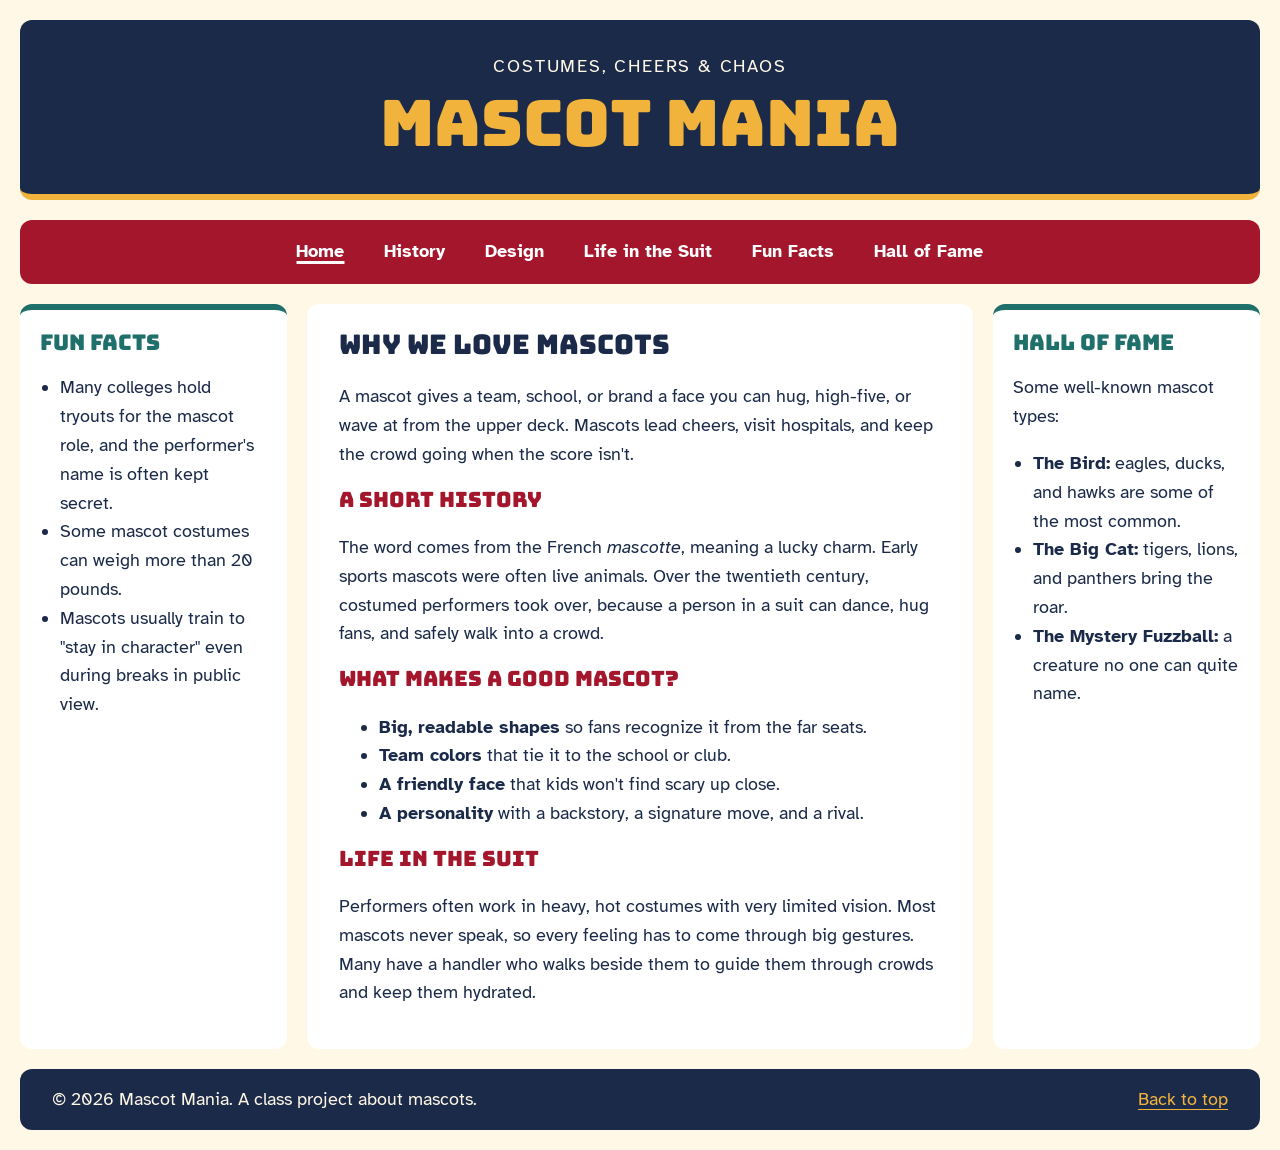
==== assignment-4/index.html @ cc814cc6 "Add assignment 4: grid and flexbox layout" ====
<!DOCTYPE html>
<html lang="en">
<head>
  <meta charset="utf-8">
  <!-- Viewport: lets the media queries respond to real device width -->
  <meta name="viewport" content="width=device-width, initial-scale=1">
  <title>Mascot Mania: The People (and Creatures) Behind the Cheers</title>
  <meta name="description" content="A guide to the history, design, and famous faces of team and brand mascots.">
  <!-- Google Fonts connect early; the fonts are imported first thing in styles.css -->
  <link rel="preconnect" href="https://fonts.googleapis.com">
  <link rel="preconnect" href="https://fonts.gstatic.com" crossorigin>
  <link rel="stylesheet" href="css/styles.css">
</head>
<body>

  <!-- Skip link: the first focusable element on the page -->
  <a class="skip-link" href="#main-content">Skip to main content</a>

  <header class="site-header">
    <p class="site-tagline">Costumes, cheers &amp; chaos</p>
    <h1 class="site-title">Mascot Mania</h1>
  </header>

  <nav class="site-nav" aria-labelledby="nav-heading">
    <h2 id="nav-heading" class="visually-hidden">Main navigation</h2>
    <ul class="nav-list">
      <li><a href="#main-content" aria-current="page">Home</a></li>
      <li><a href="#history">History</a></li>
      <li><a href="#design">Design</a></li>
      <li><a href="#life-in-the-suit">Life in the Suit</a></li>
      <li><a href="#fun-facts">Fun Facts</a></li>
      <li><a href="#hall-of-fame">Hall of Fame</a></li>
    </ul>
  </nav>

  <main id="main-content" class="site-main" tabindex="-1" aria-labelledby="main-heading">
    <h2 id="main-heading">Why We Love Mascots</h2>
    <p>
      A mascot gives a team, school, or brand a face you can hug, high-five,
      or wave at from the upper deck. Mascots lead cheers, visit hospitals,
      and keep the crowd going when the score isn't.
    </p>

    <section id="history" aria-labelledby="history-heading">
      <h3 id="history-heading">A Short History</h3>
      <p>
        The word comes from the French <i lang="fr">mascotte</i>, meaning a
        lucky charm. Early sports mascots were often live animals. Over the
        twentieth century, costumed performers took over, because a person
        in a suit can dance, hug fans, and safely walk into a crowd.
      </p>
    </section>

    <section id="design" aria-labelledby="design-heading">
      <h3 id="design-heading">What Makes a Good Mascot?</h3>
      <ul>
        <li><strong>Big, readable shapes</strong> so fans recognize it from the far seats.</li>
        <li><strong>Team colors</strong> that tie it to the school or club.</li>
        <li><strong>A friendly face</strong> that kids won't find scary up close.</li>
        <li><strong>A personality</strong> with a backstory, a signature move, and a rival.</li>
      </ul>
    </section>

    <section id="life-in-the-suit" aria-labelledby="suit-heading">
      <h3 id="suit-heading">Life in the Suit</h3>
      <p>
        Performers often work in heavy, hot costumes with very limited vision.
        Most mascots never speak, so every feeling has to come through big
        gestures. Many have a handler who walks beside them to guide them
        through crowds and keep them hydrated.
      </p>
    </section>
  </main>

  <aside id="fun-facts" class="aside-facts" aria-labelledby="facts-heading">
    <h2 id="facts-heading">Fun Facts</h2>
    <ul>
      <li>Many colleges hold tryouts for the mascot role, and the performer's name is often kept secret.</li>
      <li>Some mascot costumes can weigh more than 20 pounds.</li>
      <li>Mascots usually train to "stay in character" even during breaks in public view.</li>
    </ul>
  </aside>

  <aside id="hall-of-fame" class="aside-fame" aria-labelledby="fame-heading">
    <h2 id="fame-heading">Hall of Fame</h2>
    <p id="fame-note">Some well-known mascot types:</p>
    <ul aria-describedby="fame-note">
      <li><strong>The Bird:</strong> eagles, ducks, and hawks are some of the most common.</li>
      <li><strong>The Big Cat:</strong> tigers, lions, and panthers bring the roar.</li>
      <li><strong>The Mystery Fuzzball:</strong> a creature no one can quite name.</li>
    </ul>
  </aside>

  <footer class="site-footer">
    <p>&copy; 2026 Mascot Mania. A class project about mascots.</p>
    <p><a href="#main-content">Back to top</a></p>
  </footer>

</body>
</html>
---- assignment-4/css/styles.css ----
/* =========================================================
   1. GOOGLE FONTS — imported first, before any other rule
   Bungee: bold display face for headings (mascot energy)
   Atkinson Hyperlegible: body text, designed for low-vision readers
   ========================================================= */
@import url("https://fonts.googleapis.com/css2?family=Atkinson+Hyperlegible:ital,wght@0,400;0,700;1,400&family=Bungee&display=swap");

/* =========================================================
   2. COLOR SCHEME (built in Adobe Color, "Compound" rule
      around a navy base, then checked for WCAG AA contrast)
   ========================================================= */
:root {
  --navy:   #1B2A49;  /* primary: header, footer, text      */
  --gold:   #F2B33D;  /* accent: focus ring, highlights     */
  --red:    #A3162B;  /* secondary: nav background          */
  --teal:   #1F6F6A;  /* aside headings and borders         */
  --cream:  #FFF8E7;  /* page background                    */
  --white:  #FFFFFF;

  --font-display: "Bungee", "Arial Black", sans-serif;
  --font-body: "Atkinson Hyperlegible", Verdana, sans-serif;

  --gap: 1.25rem;
  --radius: 0.75rem;
}

/* =========================================================
   3. BASE
   ========================================================= */
*,
*::before,
*::after {
  box-sizing: border-box;
}

html {
  scroll-behavior: smooth;
}

@media (prefers-reduced-motion: reduce) {
  html {
    scroll-behavior: auto;
  }
}

body {
  margin: 0;
  font-family: var(--font-body);
  font-size: 1.125rem;
  line-height: 1.6;
  color: var(--navy);
  background-color: var(--cream);
}

h1,
h2,
h3 {
  font-family: var(--font-display);
  font-weight: 400;
  line-height: 1.2;
  margin-top: 0;
}

a {
  color: var(--red);
  text-underline-offset: 0.2em;
}

/* Hides text visually but keeps it for screen readers */
.visually-hidden {
  position: absolute;
  width: 1px;
  height: 1px;
  margin: -1px;
  padding: 0;
  overflow: hidden;
  clip: rect(0 0 0 0);
  white-space: nowrap;
  border: 0;
}

/* =========================================================
   4. ACCESSIBILITY: skip link + visible keyboard focus
   ========================================================= */
.skip-link {
  position: absolute;
  top: -100px;
  left: 1rem;
  z-index: 100;
  padding: 0.75rem 1.25rem;
  font-weight: 700;
  color: var(--navy);
  background-color: var(--gold);
  border-radius: 0 0 var(--radius) var(--radius);
  text-decoration: none;
}

.skip-link:focus {
  top: 0;
}

/* Thick two-tone ring that shows on both light and dark backgrounds */
:focus-visible {
  outline: 4px solid var(--gold);
  outline-offset: 3px;
  box-shadow: 0 0 0 7px var(--navy);
}

/* Main gets focus from the skip link; no ring needed on a whole region */
main:focus {
  outline: none;
  box-shadow: none;
}

/* =========================================================
   5. GRID LAYOUT (2D) — desktop first
   Three columns: aside | main | aside
   ========================================================= */
body {
  display: grid;
  grid-template-columns: 1fr minmax(0, 2.5fr) 1fr;
  grid-template-areas:
    "header header header"
    "nav    nav    nav"
    "facts  main   fame"
    "footer footer footer";
  gap: var(--gap);
  min-height: 100vh;
  max-width: 80rem;
  margin-inline: auto;
  padding: var(--gap);
}

.site-header { grid-area: header; }
.site-nav    { grid-area: nav; }
.site-main   { grid-area: main; }
.aside-facts { grid-area: facts; }
.aside-fame  { grid-area: fame; }
.site-footer { grid-area: footer; }

/* =========================================================
   6. REGIONS
   ========================================================= */
.site-header {
  padding: 2rem;
  text-align: center;
  color: var(--cream);
  background-color: var(--navy);
  border-bottom: 6px solid var(--gold);
  border-radius: var(--radius);
}

.site-title {
  margin: 0;
  font-size: clamp(2.25rem, 6vw, 4rem);
  color: var(--gold);
}

.site-tagline {
  margin: 0 0 0.25rem;
  letter-spacing: 0.1em;
  text-transform: uppercase;
}

.site-nav {
  background-color: var(--red);
  border-radius: var(--radius);
}

.site-main {
  padding: 1.5rem 2rem;
  background-color: var(--white);
  border-radius: var(--radius);
}

.site-main section {
  scroll-margin-top: 1rem;
}

.site-main h3 {
  color: var(--red);
}

aside {
  padding: 1.25rem;
  background-color: var(--white);
  border-top: 6px solid var(--teal);
  border-radius: var(--radius);
  scroll-margin-top: 1rem;
}

aside h2 {
  font-size: 1.35rem;
  color: var(--teal);
}

aside ul {
  padding-left: 1.25rem;
}

.site-footer {
  display: flex;
  flex-wrap: wrap;
  justify-content: space-between;
  gap: 0.5rem 2rem;
  padding: 1rem 2rem;
  color: var(--cream);
  background-color: var(--navy);
  border-radius: var(--radius);
}

.site-footer p {
  margin: 0;
}

.site-footer a {
  color: var(--gold);
}

/* =========================================================
   7. NAV LINKS — FLEXBOX (1D), horizontal by default
   ========================================================= */
.nav-list {
  display: flex;
  flex-direction: row;
  flex-wrap: wrap;
  justify-content: center;
  gap: 0.5rem;
  margin: 0;
  padding: 0.5rem;
  list-style: none;
}

.nav-list a {
  display: block;
  padding: 0.6rem 1rem;
  font-weight: 700;
  color: var(--white);
  text-decoration: none;
  border-radius: 0.5rem;
}

.nav-list a:hover {
  color: var(--navy);
  background-color: var(--gold);
}

.nav-list a[aria-current="page"] {
  text-decoration: underline;
  text-decoration-thickness: 3px;
}

/* =========================================================
   8. TABLET (up to 900px)
   Main goes full width; the two asides sit side by side below it
   ========================================================= */
@media (max-width: 56.25em) {
  body {
    grid-template-columns: 1fr 1fr;
    grid-template-areas:
      "header header"
      "nav    nav"
      "main   main"
      "facts  fame"
      "footer footer";
  }
}

/* =========================================================
   9. MOBILE (up to 600px)
   One column; nav moves below main and stacks vertically
   with large tap targets ("thumb-able")
   ========================================================= */
@media (max-width: 37.5em) {
  body {
    grid-template-columns: 1fr;
    grid-template-areas:
      "header"
      "main"
      "nav"
      "facts"
      "fame"
      "footer";
    gap: 1rem;
    padding: 0.75rem;
  }

  .site-main {
    padding: 1.25rem;
  }

  .nav-list {
    flex-direction: column;
    gap: 0.5rem;
    padding: 0.75rem;
  }

  .nav-list a {
    display: flex;
    align-items: center;
    min-height: 3rem;          /* 48px: comfortable thumb target */
    padding: 0.75rem 1.25rem;
    font-size: 1.2rem;
    background-color: rgba(255, 255, 255, 0.12);
  }

  .site-footer {
    flex-direction: column;
    text-align: center;
  }
}
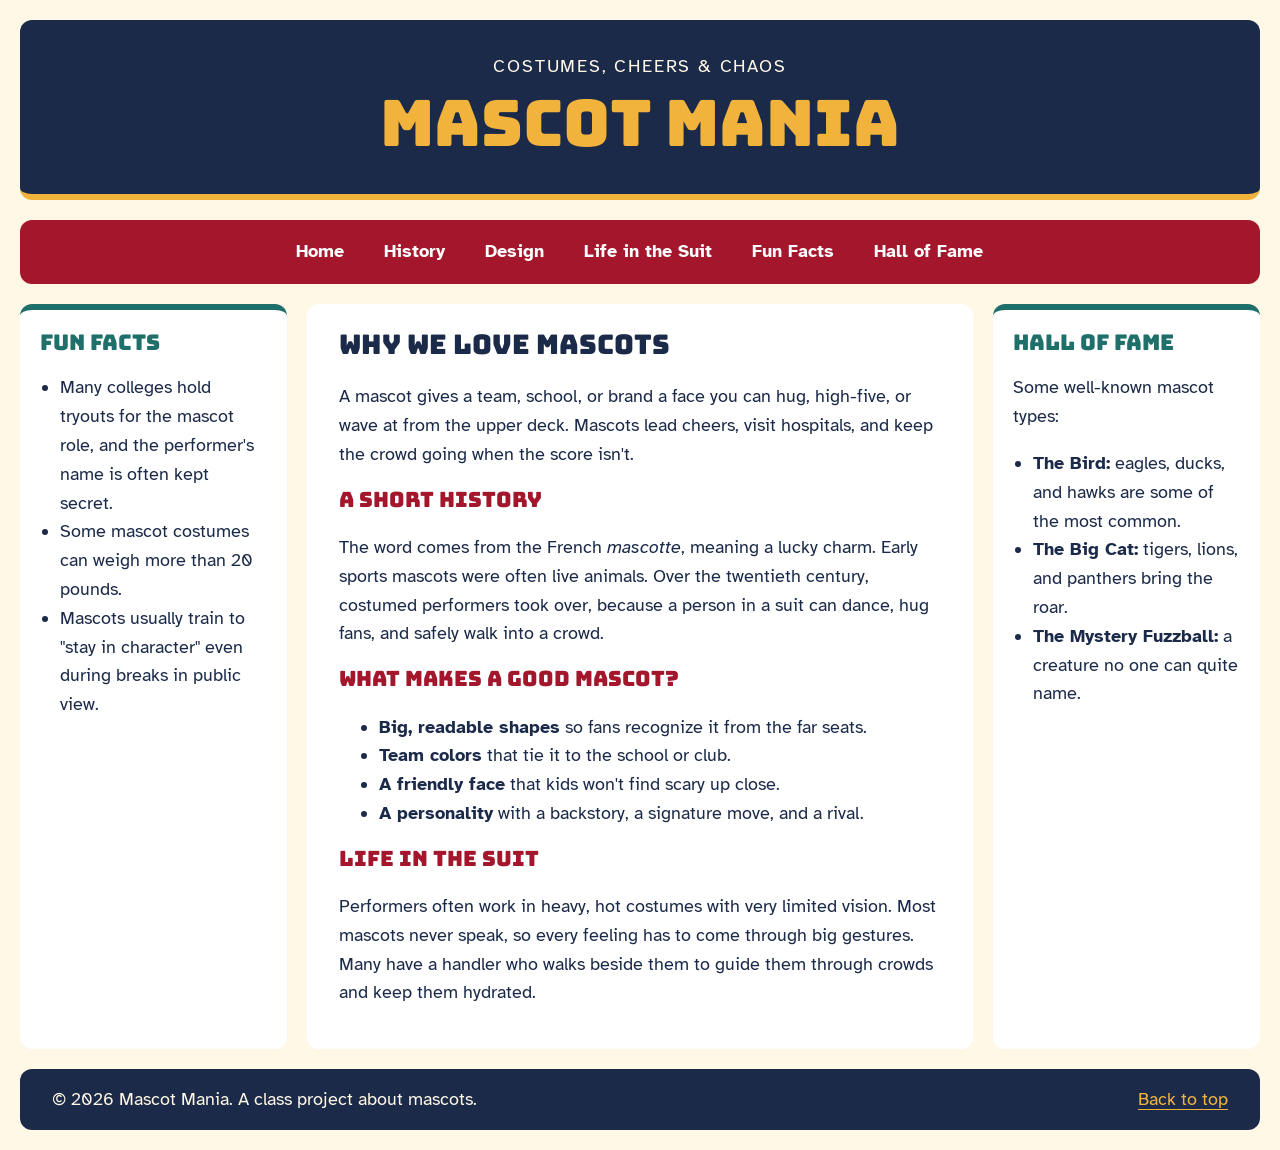
==== commit b5ebc0e8: "Assignment 4: fix mobile tab order, back to top link, and heading order" ====
--- a/assignment-4/index.html
+++ b/assignment-4/index.html
@@ -16,15 +16,18 @@
   <!-- Skip link: the first focusable element on the page -->
   <a class="skip-link" href="#main-content">Skip to main content</a>
 
-  <header class="site-header">
-    <p class="site-tagline">Costumes, cheers &amp; chaos</p>
-    <h1 class="site-title">Mascot Mania</h1>
+  <header class="site-header" id="top">
+    <!-- hgroup: title is read first; CSS shows the tagline above it -->
+    <hgroup>
+      <h1 class="site-title">Mascot Mania</h1>
+      <p class="site-tagline">Costumes, cheers &amp; chaos</p>
+    </hgroup>
   </header>
 
   <nav class="site-nav" aria-labelledby="nav-heading">
     <h2 id="nav-heading" class="visually-hidden">Main navigation</h2>
     <ul class="nav-list">
-      <li><a href="#main-content" aria-current="page">Home</a></li>
+      <li><a href="#main-content">Home</a></li>
       <li><a href="#history">History</a></li>
       <li><a href="#design">Design</a></li>
       <li><a href="#life-in-the-suit">Life in the Suit</a></li>
@@ -93,7 +96,7 @@
 
   <footer class="site-footer">
     <p>&copy; 2026 Mascot Mania. A class project about mascots.</p>
-    <p><a href="#main-content">Back to top</a></p>
+    <p><a href="#top">Back to top</a></p>
   </footer>
 
 </body>
--- a/assignment-4/css/styles.css
+++ b/assignment-4/css/styles.css
@@ -156,7 +156,15 @@
   color: var(--gold);
 }
 
+/* Title comes first in the HTML for screen readers;
+   order: -1 shows the tagline above it */
+.site-header hgroup {
+  display: flex;
+  flex-direction: column;
+}
+
 .site-tagline {
+  order: -1;
   margin: 0 0 0.25rem;
   letter-spacing: 0.1em;
   text-transform: uppercase;
@@ -245,11 +253,6 @@
   background-color: var(--gold);
 }
 
-.nav-list a[aria-current="page"] {
-  text-decoration: underline;
-  text-decoration-thickness: 3px;
-}
-
 /* =========================================================
    8. TABLET (up to 900px)
    Main goes full width; the two asides sit side by side below it
@@ -268,16 +271,17 @@
 
 /* =========================================================
    9. MOBILE (up to 600px)
-   One column; nav moves below main and stacks vertically
-   with large tap targets ("thumb-able")
+   One column; nav stays under the header (so Tab order
+   matches what you see) and stacks vertically with large
+   tap targets ("thumb-able")
    ========================================================= */
 @media (max-width: 37.5em) {
   body {
     grid-template-columns: 1fr;
     grid-template-areas:
       "header"
+      "nav"
       "main"
-      "nav"
       "facts"
       "fame"
       "footer";
